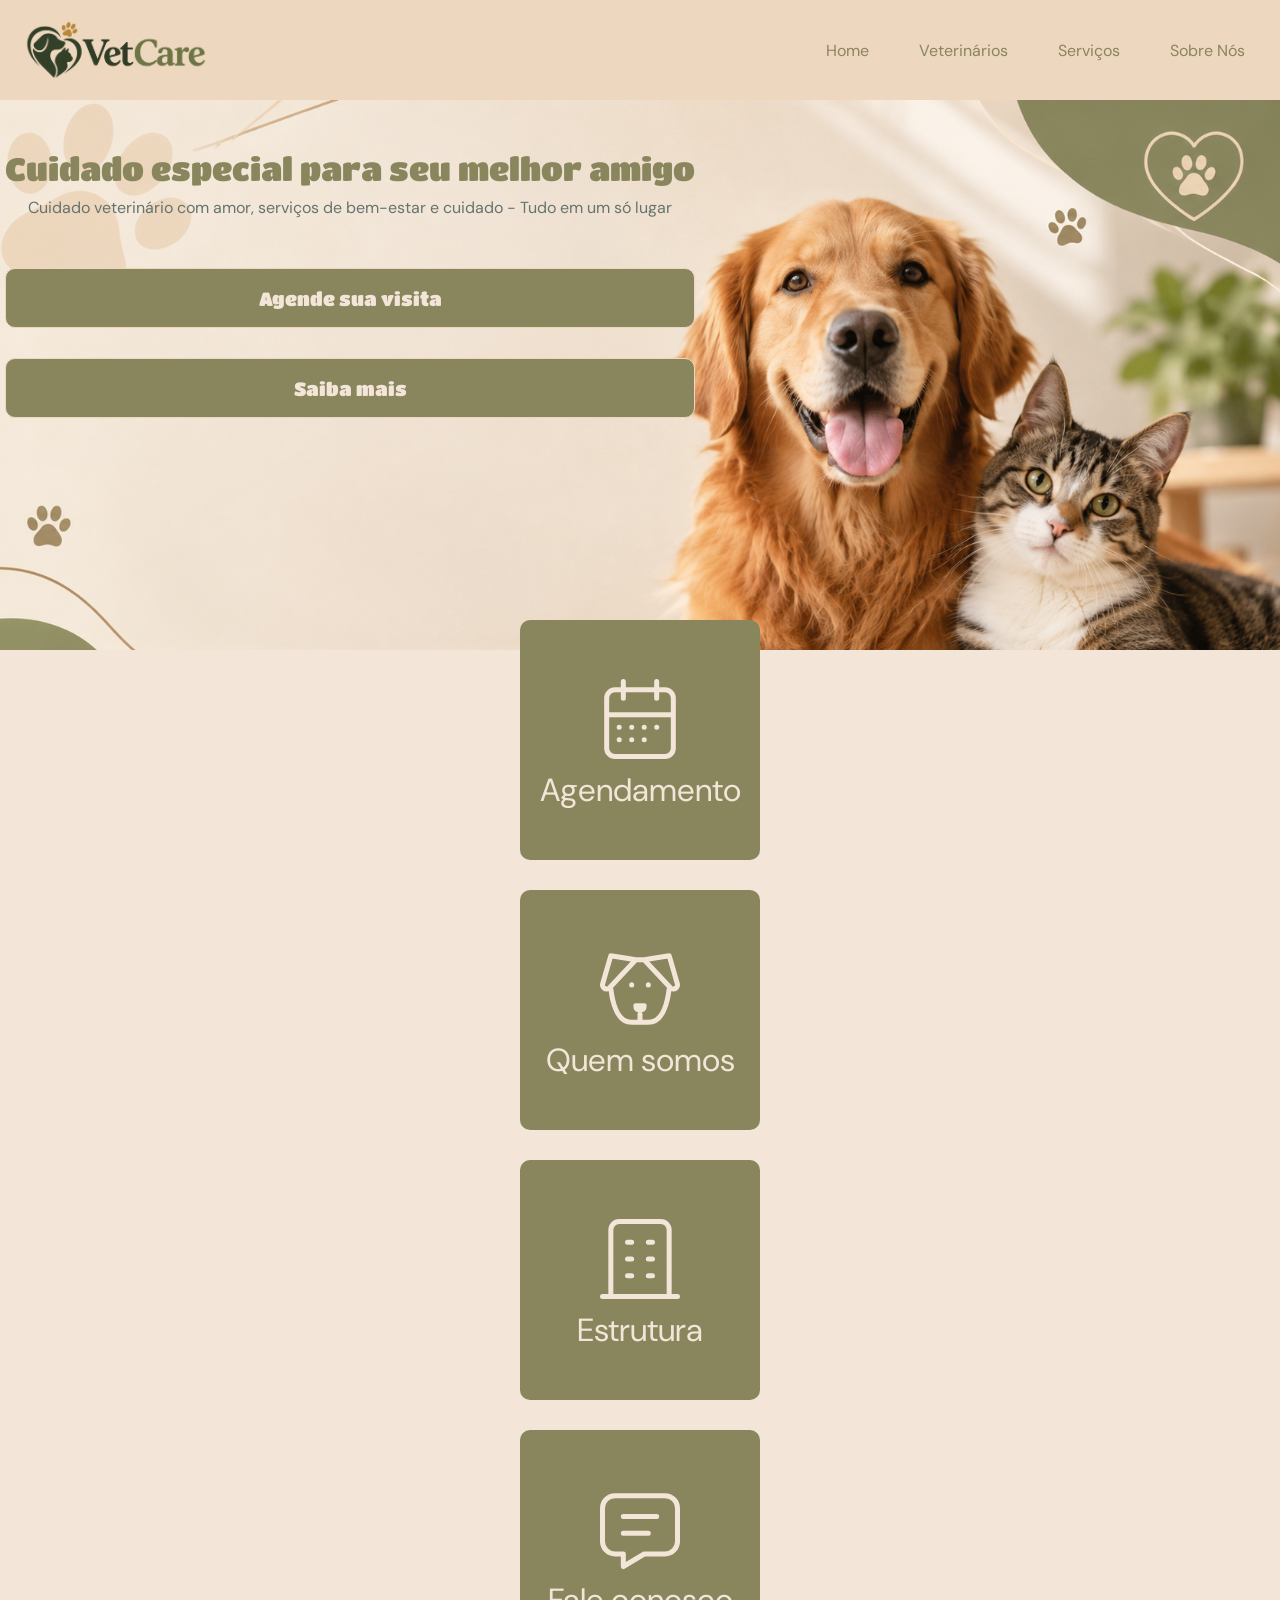
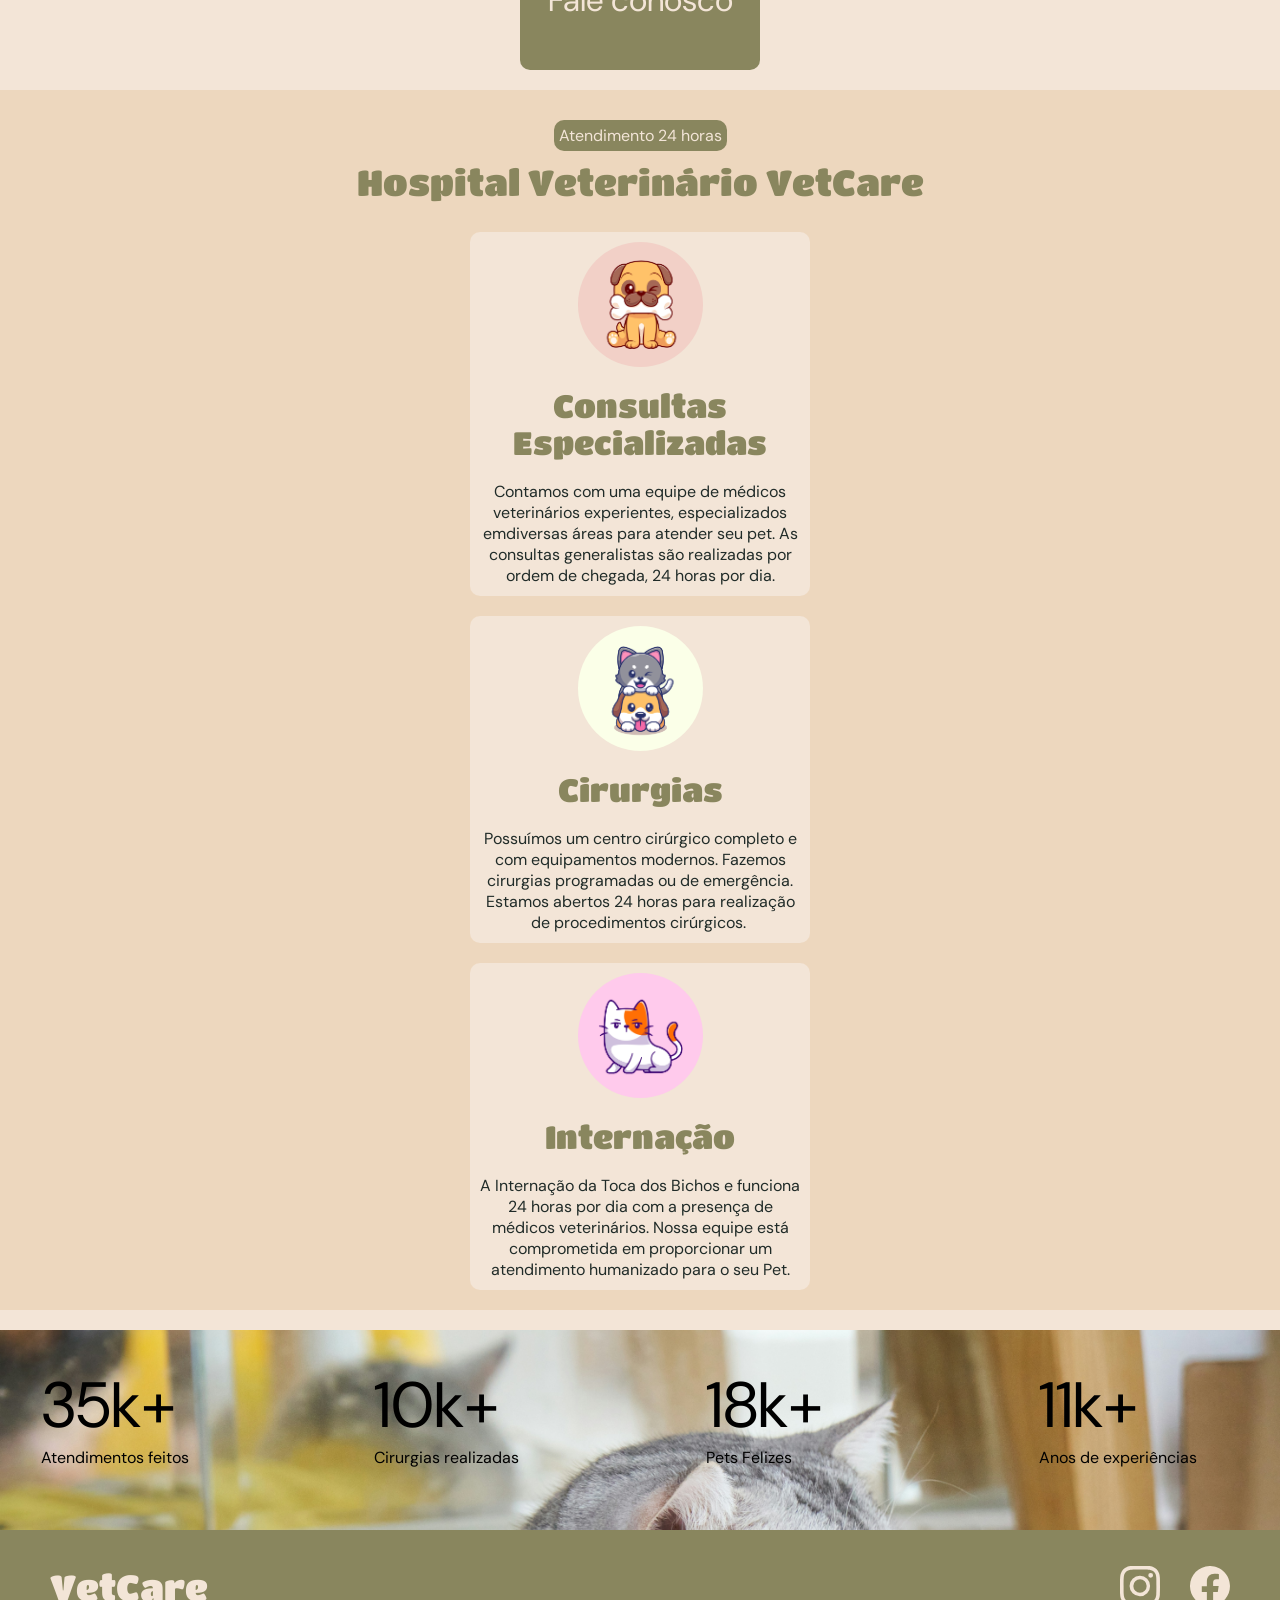
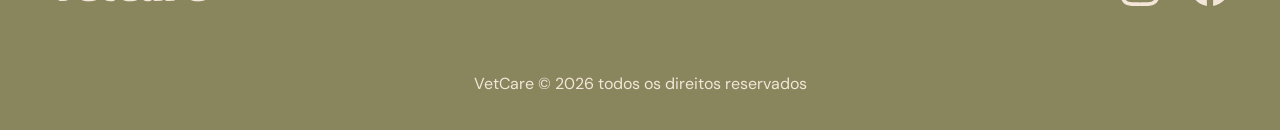
==== index.html @ fec6d13d "home 70% pronta" ====
<!DOCTYPE html>
<html lang="en">

<head>
    <meta charset="UTF-8">
    <meta name="viewport" content="width=device-width, initial-scale=1.0">
    <link rel="stylesheet" href="./css/components/reset.css">
    <link rel="stylesheet" href="./css/components/navbar-footer.css">
    <link rel="stylesheet" href="./css/style.css">
    <title>VetCare-Home</title>
</head>

<body>

    <header>
        <section class="logo">
            <a href="">
                <img src="./assets/LogoVetCare.png" alt="">
            </a>
        </section>
        <section class="nav-items">
            <input type="checkbox" id="menu-toggle">
            <label for="menu-toggle" class="menu-icon">
                <svg xmlns="http://www.w3.org/2000/svg" width="40" height="40" viewBox="0 0 24 24" fill="none"
                    stroke="#89865E" stroke-width="2" stroke-linecap="round" stroke-linejoin="round"
                    class="lucide lucide-menu-icon lucide-menu icon-menu">
                    <path d="M4 5h16" />
                    <path d="M4 12h16" />
                    <path d="M4 19h16" />
                </svg>

                <svg class="icon-close" xmlns="http://www.w3.org/2000/svg" width="40" height="40" viewBox="0 0 24 24"
                    fill="none" stroke="white" stroke-width="2" stroke-linecap="round" stroke-linejoin="round">

                    <path d="M18 6 6 18" />
                    <path d="m6 6 12 12" />
                </svg>
            </label>

            <nav>
                <ul>
                    <li><a href="">Home</a></li>
                    <li><a href="">Veterinários</a></li>
                    <li><a href="">Serviços</a></li>
                    <li><a href="">Sobre Nós</a></li>
                </ul>
            </nav>
        </section>
    </header>

    <main>
        <section class="hero">
            <figure>
                <img src="./assets/hero-home.png" alt="">
                <article>
                    <h3>Cuidado especial para seu melhor amigo</h3>
                    <p>Cuidado veterinário com amor, serviços de bem-estar e cuidado - Tudo em um só lugar</p>
                    <div class="btns">
                        <a href="" class="btn">Agende sua visita</a>
                        <a href="" class="btn">Saiba mais</a>
                    </div>
                </article>
            </figure>
        </section>

        <section class="cards-hero">
            <article class="card">
                <img src="./assets/icons/calendar-week.svg" alt="">
                <p>Agendamento</p>
            </article>
            <article class="card">
                <img src="./assets/icons/tabler-icon-dog.svg" alt="">
                <p>Quem somos</p>
            </article>
            <article class="card">
                <img src="./assets/icons/tabler-icon-building.svg" alt="">
                <p>Estrutura</p>
            </article>
            <article class="card">
                <img src="./assets/icons/tabler-icon-message.svg" alt="">
                <p>Fale conosco</p>
            </article>
        </section>

        <section class="atendimento">
            <p class="green-wrapper">Atendimento 24 horas</p>
            <h2>Hospital Veterinário VetCare</h2>
            <div class="atendimento-cards-wrapper">
                <article class="atendimento-card">
                    <img src="./assets/small-dog.jpg" alt="">
                    <h3>Consultas Especializadas</h3>
                    <p>Contamos com uma equipe de médicos veterinários experientes, especializados emdiversas áreas para
                        atender seu pet. As consultas generalistas são realizadas por ordem de chegada, 24 horas por
                        dia.</p>
                </article>
                <article class="atendimento-card">
                    <img src="./assets/small-dogcat.jpg" alt="">
                    <h3>Cirurgias</h3>
                    <p>Possuímos um centro cirúrgico completo e com equipamentos modernos. Fazemos cirurgias programadas
                        ou de emergência. Estamos abertos 24 horas para realização de procedimentos cirúrgicos. </p>
                </article>
                <article class="atendimento-card">
                    <img src="./assets/small-cat.jpg" alt="">
                    <h3>Internação</h3>
                    <p>A Internação da Toca dos Bichos e funciona 24 horas por dia com a presença de médicos
                        veterinários. Nossa equipe está comprometida em proporcionar um atendimento humanizado para o
                        seu Pet.</p>
                </article>
            </div>
        </section>

        <section class="numbers">
            <figure>
                <p class="number-big">35k+</p>
                <p class="number-small">Atendimentos feitos</p>
            </figure>
            <figure>
                <p class="number-big">10k+</p>
                <p class="number-small">Cirurgias realizadas</p>
            </figure>
            <figure>
                <p class="number-big">18k+</p>
                <p class="number-small">Pets Felizes</p>
            </figure>
            <figure>
                <p class="number-big">11k+</p>
                <p class="number-small">Anos de experiências</p>
            </figure>
        </section>
    </main>

    <footer>
        <section class="footer-title">
            <h2>VetCare</h2>
            <section class="footer-socials">
                <a href="https://www.instagram.com/">
                    <svg xmlns="http://www.w3.org/2000/svg" width="40" height="40" fill="currentColor"
                        class="bi bi-instagram" viewBox="0 0 16 16">
                        <path
                            d="M8 0C5.829 0 5.556.01 4.703.048 3.85.088 3.269.222 2.76.42a3.9 3.9 0 0 0-1.417.923A3.9 3.9 0 0 0 .42 2.76C.222 3.268.087 3.85.048 4.7.01 5.555 0 5.827 0 8.001c0 2.172.01 2.444.048 3.297.04.852.174 1.433.372 1.942.205.526.478.972.923 1.417.444.445.89.719 1.416.923.51.198 1.09.333 1.942.372C5.555 15.99 5.827 16 8 16s2.444-.01 3.298-.048c.851-.04 1.434-.174 1.943-.372a3.9 3.9 0 0 0 1.416-.923c.445-.445.718-.891.923-1.417.197-.509.332-1.09.372-1.942C15.99 10.445 16 10.173 16 8s-.01-2.445-.048-3.299c-.04-.851-.175-1.433-.372-1.941a3.9 3.9 0 0 0-.923-1.417A3.9 3.9 0 0 0 13.24.42c-.51-.198-1.092-.333-1.943-.372C10.443.01 10.172 0 7.998 0zm-.717 1.442h.718c2.136 0 2.389.007 3.232.046.78.035 1.204.166 1.486.275.373.145.64.319.92.599s.453.546.598.92c.11.281.24.705.275 1.485.039.843.047 1.096.047 3.231s-.008 2.389-.047 3.232c-.035.78-.166 1.203-.275 1.485a2.5 2.5 0 0 1-.599.919c-.28.28-.546.453-.92.598-.28.11-.704.24-1.485.276-.843.038-1.096.047-3.232.047s-2.39-.009-3.233-.047c-.78-.036-1.203-.166-1.485-.276a2.5 2.5 0 0 1-.92-.598 2.5 2.5 0 0 1-.6-.92c-.109-.281-.24-.705-.275-1.485-.038-.843-.046-1.096-.046-3.233s.008-2.388.046-3.231c.036-.78.166-1.204.276-1.486.145-.373.319-.64.599-.92s.546-.453.92-.598c.282-.11.705-.24 1.485-.276.738-.034 1.024-.044 2.515-.045zm4.988 1.328a.96.96 0 1 0 0 1.92.96.96 0 0 0 0-1.92m-4.27 1.122a4.109 4.109 0 1 0 0 8.217 4.109 4.109 0 0 0 0-8.217m0 1.441a2.667 2.667 0 1 1 0 5.334 2.667 2.667 0 0 1 0-5.334" />
                    </svg>
                </a>
                <a href="https://www.facebook.com/?locale=pt_BR">
                    <svg xmlns="http://www.w3.org/2000/svg" width="40" height="40" fill="currentColor"
                        class="bi bi-facebook" viewBox="0 0 16 16">
                        <path
                            d="M16 8.049c0-4.446-3.582-8.05-8-8.05C3.58 0-.002 3.603-.002 8.05c0 4.017 2.926 7.347 6.75 7.951v-5.625h-2.03V8.05H6.75V6.275c0-2.017 1.195-3.131 3.022-3.131.876 0 1.791.157 1.791.157v1.98h-1.009c-.993 0-1.303.621-1.303 1.258v1.51h2.218l-.354 2.326H9.25V16c3.824-.604 6.75-3.934 6.75-7.951" />
                    </svg>
                </a>
            </section>
        </section>

        <section class="footer-bot">
            <p>VetCare © 2026 todos os direitos reservados</p>
        </section>
    </footer>

</body>

</html>
---- css/components/navbar-footer.css ----
.logo {
    max-width: 200px;
}

header {
    height: 100px;
    display: flex;
    align-items: center;
    justify-content: space-between;
    background-color: var(--primary);
    padding: 0 15px;
    position: relative;
}

.menu-icon {
    display: block;
}

nav {
    position: absolute;
    top: 100%;
    left: 0;
    width: 100%;
    background-color: var(--primary);
    max-height: 0;
    overflow: hidden;
    transition: 0.3s ease;
    z-index: 10000;
    display: flex;
    justify-content: center;
}

nav ul {
    display: flex;
    flex-direction: column;
    gap: 20px;
    padding: 20px;
    list-style: none;
    text-align: center;
    width: 100%;
}

nav a {
    display: block;
    padding: 12px 5px;
    color: var(--secondary);
    text-decoration: none;
    padding: 15px 0;
    transition: .5s;
    border-radius: 10px;

    &:hover {
        background-color: var(--primary-light);
        color: var(--secondary);
    }
}

#menu-toggle {
    display: none;
}

.menu-icon {
    display: block;
    cursor: pointer;
}

.icon-close {
    display: none;
}

#menu-toggle:checked~.menu-icon .icon-menu {
    display: none;
}

#menu-toggle:checked~.menu-icon .icon-close {
    display: block;
}

#menu-toggle:checked~nav {
    display: flex;
    max-height: 600px;
}






footer {
    width: 100%;
    background-color: var(--secondary);
    display: flex;
    flex-direction: column;
    align-items: center;
    color: var(--primary-light);
    gap: 30px;
    padding: 20px 0;
    text-align: center;
}
footer h2 {
    color: var(--primary-light);
}

.footer-socials {
    display: flex;
    justify-content: center;
    gap: 30px;
}

.footer-title{
    display: flex;
    flex-direction: column;
    gap: 30px;
}

.footer-title a {
    color: var(--primary-light);
}































@media (min-width: 1024px) {
    .menu-icon {
        display: none;
    }

    nav {
        position: static;
        width: auto;
        max-height: none;
        overflow: visible;
        background-color: transparent;
    }

    nav a {
        padding: 10px 20px;
    }

    nav ul {
        flex-direction: row;
        align-items: center;
        gap: 10px;
        padding: 0;
    }

    .nav-itens {
        max-width: 900px;
    }

    footer {
        justify-content: space-around;
        height: 200px;
    }
    .footer-title {
        flex-direction: row;
        justify-content: space-between;
        width: 100%;
        padding: 0 50px;
    }
}
---- css/style.css ----
.hero {
    max-width: 1500px;
}

.hero figure {
    height: 550px;
    position: relative;
}

.hero figure img {
    object-position: left top;
}

.hero figure article {
    position: absolute;
    top: 50px;
    text-align: center;
    padding: 0 5px;
}

.hero figure article p {
    color: var(--text-secondary);
    margin-top: 10px;
}

.btns {
    margin-top: 50px;
    display: flex;
    flex-direction: column;
    gap: 30px;
}



.cards-hero {
    position: relative;
    display: grid;
    grid-template-columns: repeat(1, 1fr);
    margin-top: -30px;
    z-index: 1000;
    gap: 30px;
}

.card {
    background-color: var(--secondary);
    width: 240px;
    height: 240px;
    border-radius: 10px;
    margin: 0 auto;
    display: flex;
    flex-direction: column;
    justify-content: center;
    align-items: center;
    transition: .3s;

    &:hover {
        scale: 1.1;
    }
}

.card p {
    color: var(--primary-light);
    font-size: 32px;
}

.card img {
    width: 100px;
    height: 100px;
}



.atendimento {
    max-width: 1500px;
    margin: 20px auto;
    text-align: center;
    background-color: var(--primary);
    padding: 20px 10px;
}

.green-wrapper {
    padding: 5px;
    display: inline-block;
    background-color: var(--secondary);
    border-radius: 10px;
    color: var(--primary-light);
    margin: 10px 0;
}


.atendimento-cards-wrapper {
    margin-top: 30px;
    display: grid;
    grid-template-columns: repeat(1, 1fr);
    gap: 20px;
}

.atendimento-card {
    background-color: var(--primary-light);
    max-width: 340px;
    padding: 10px;
    display: flex;
    flex-direction: column;
    gap: 20px;
    align-items: center;
    border-radius: 10px;
    margin: 0 auto;
}

.atendimento-card img {
    width: 125px;
    height: 125px;
    border-radius: 50%;
}

.atendimento-card p {
    color: var(--text);
}


.numbers {
    display: flex;
    justify-content: space-around;
    align-items: center;
    gap: 50px;
    height: 200px;
    background-image: url("../assets/cat-numbers.jpg");
    background-size: cover;
}

.numbers figure {
    width: 200px;
}

.number-big {
    font-size: 64px;
}
.number-small {
    font-size: 16px;
    min-height: 50px;
}
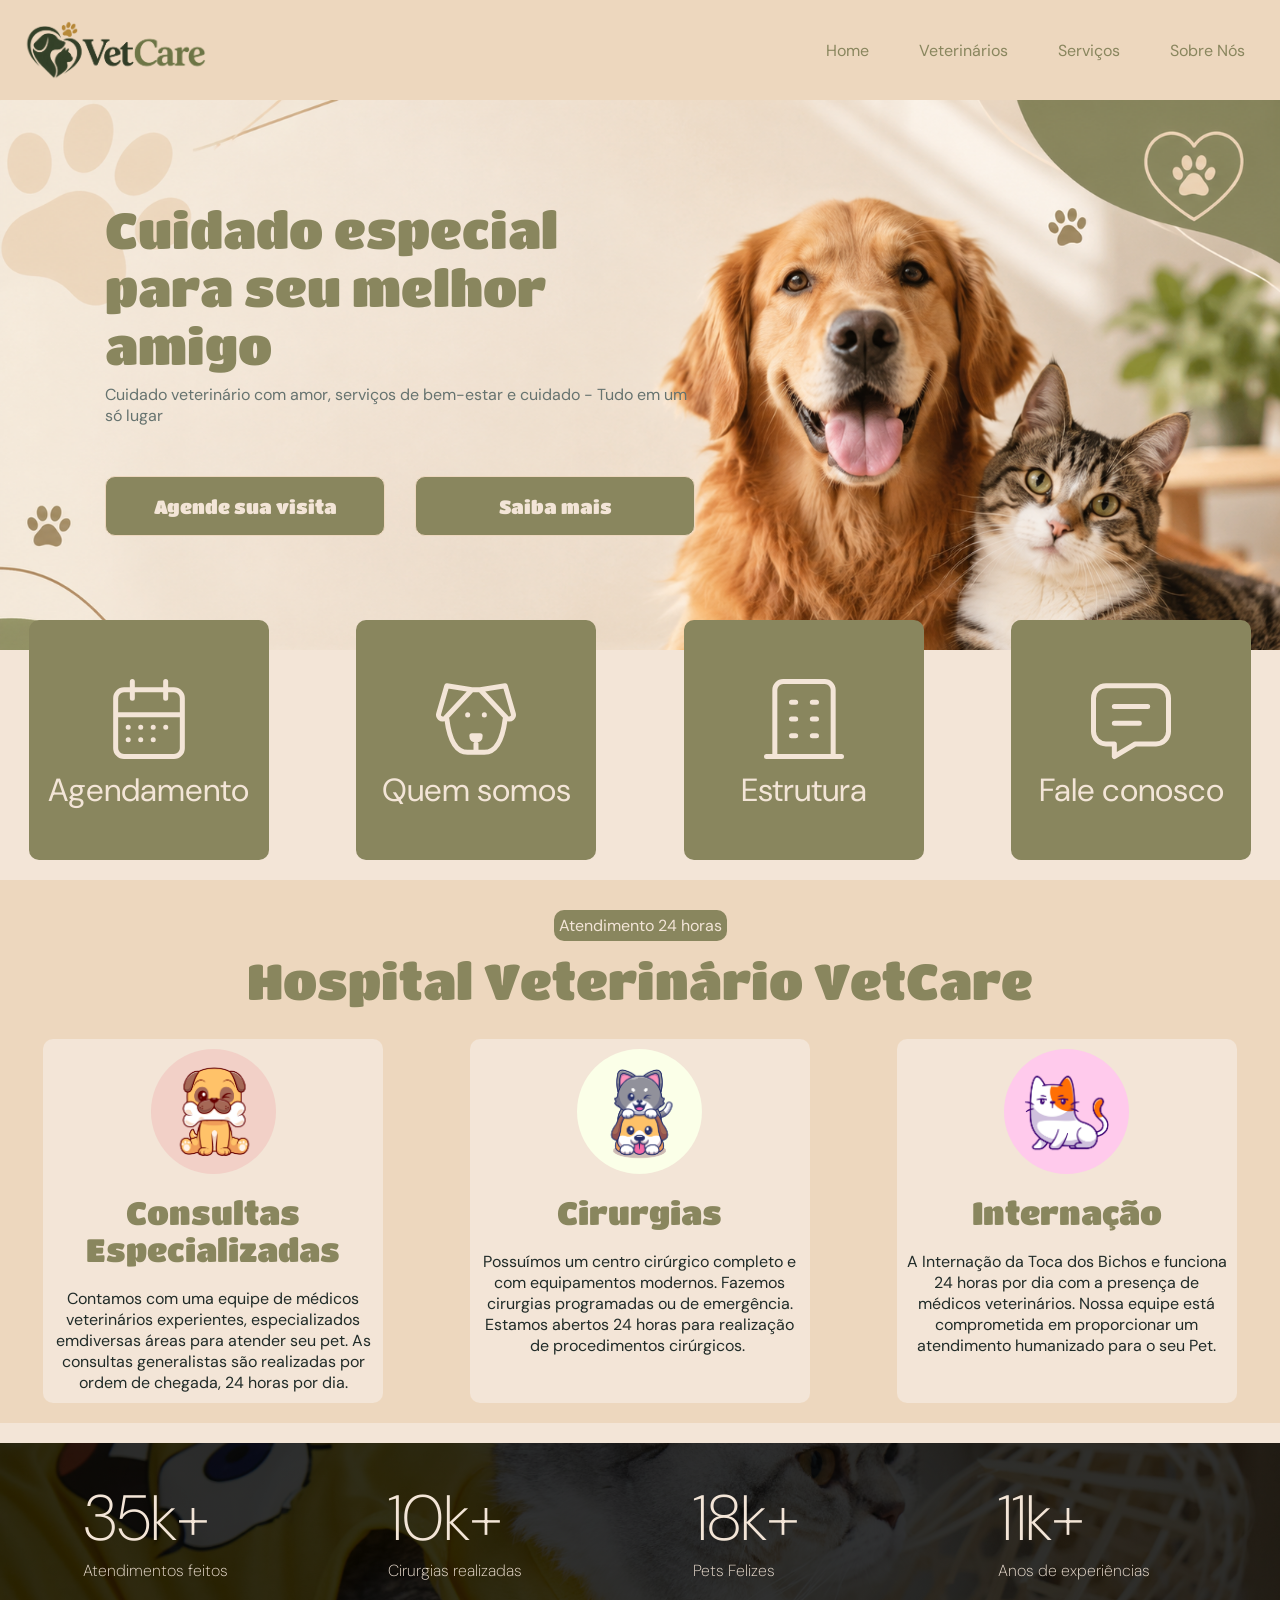
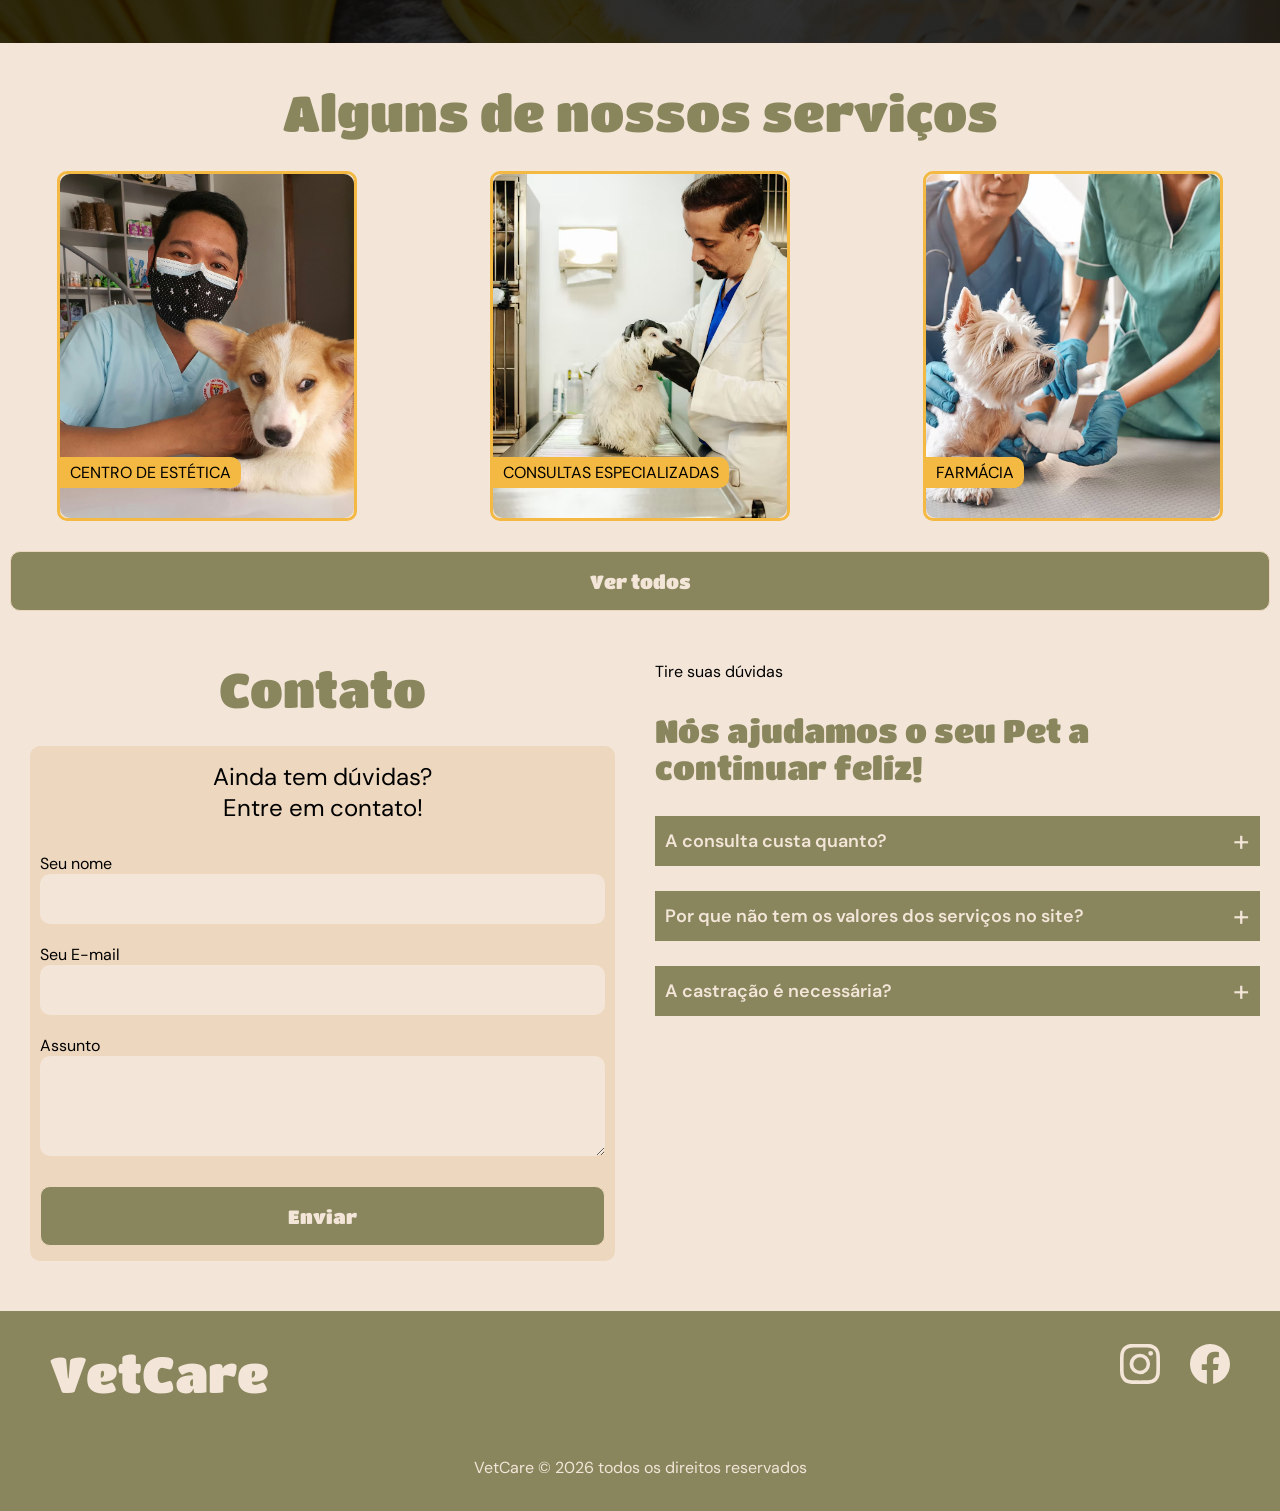
==== commit e5c433f5: "tela home pronta" ====
--- a/index.html
+++ b/index.html
@@ -14,7 +14,7 @@
 
     <header>
         <section class="logo">
-            <a href="">
+            <a href="./index.html">
                 <img src="./assets/LogoVetCare.png" alt="">
             </a>
         </section>
@@ -39,10 +39,10 @@
 
             <nav>
                 <ul>
-                    <li><a href="">Home</a></li>
-                    <li><a href="">Veterinários</a></li>
-                    <li><a href="">Serviços</a></li>
-                    <li><a href="">Sobre Nós</a></li>
+                    <li><a href="./index.html">Home</a></li>
+                    <li><a href="./pages/vets.html">Veterinários</a></li>
+                    <li><a href="./pages/services.html">Serviços</a></li>
+                    <li><a href="./pages/abtus.html">Sobre Nós</a></li>
                 </ul>
             </nav>
         </section>
@@ -53,7 +53,7 @@
             <figure>
                 <img src="./assets/hero-home.png" alt="">
                 <article>
-                    <h3>Cuidado especial para seu melhor amigo</h3>
+                    <h2>Cuidado especial para seu melhor amigo</h2>
                     <p>Cuidado veterinário com amor, serviços de bem-estar e cuidado - Tudo em um só lugar</p>
                     <div class="btns">
                         <a href="" class="btn">Agende sua visita</a>
@@ -65,20 +65,28 @@
 
         <section class="cards-hero">
             <article class="card">
-                <img src="./assets/icons/calendar-week.svg" alt="">
-                <p>Agendamento</p>
-            </article>
-            <article class="card">
-                <img src="./assets/icons/tabler-icon-dog.svg" alt="">
-                <p>Quem somos</p>
-            </article>
-            <article class="card">
-                <img src="./assets/icons/tabler-icon-building.svg" alt="">
-                <p>Estrutura</p>
-            </article>
-            <article class="card">
-                <img src="./assets/icons/tabler-icon-message.svg" alt="">
-                <p>Fale conosco</p>
+                <a href="">
+                    <img src="./assets/icons/calendar-week.svg" alt="">
+                    <p>Agendamento</p>
+                </a>
+            </article>
+            <article class="card">
+                <a href="">
+                    <img src="./assets/icons/tabler-icon-dog.svg" alt="">
+                    <p>Quem somos</p>
+                </a>
+            </article>
+            <article class="card">
+                <a href="">
+                    <img src="./assets/icons/tabler-icon-building.svg" alt="">
+                    <p>Estrutura</p>
+                </a>
+            </article>
+            <article class="card">
+                <a href="#contact">
+                    <img src="./assets/icons/tabler-icon-message.svg" alt="">
+                    <p>Fale conosco</p>
+                </a>
             </article>
         </section>
 
@@ -110,22 +118,134 @@
         </section>
 
         <section class="numbers">
-            <figure>
-                <p class="number-big">35k+</p>
-                <p class="number-small">Atendimentos feitos</p>
-            </figure>
-            <figure>
-                <p class="number-big">10k+</p>
-                <p class="number-small">Cirurgias realizadas</p>
-            </figure>
-            <figure>
-                <p class="number-big">18k+</p>
-                <p class="number-small">Pets Felizes</p>
-            </figure>
-            <figure>
-                <p class="number-big">11k+</p>
-                <p class="number-small">Anos de experiências</p>
-            </figure>
+            <div class="dark-overlay"></div>
+            <figure>
+                <div>
+                    <p class="number-big">35k+</p>
+                    <p class="number-small">Atendimentos feitos</p>
+                </div>
+            </figure>
+            <figure>
+                <div>
+
+                    <p class="number-big">10k+</p>
+                    <p class="number-small">Cirurgias realizadas</p>
+                </div>
+            </figure>
+            <figure>
+                <div>
+
+                    <p class="number-big">18k+</p>
+                    <p class="number-small">Pets Felizes</p>
+                </div>
+            </figure>
+            <figure>
+                <div>
+
+                    <p class="number-big">11k+</p>
+                    <p class="number-small">Anos de experiências</p>
+                </div>
+            </figure>
+        </section>
+
+        <section class="services">
+            <h2>Alguns de nossos serviços</h2>
+            <div class="service-cards-wrapper">
+                <article>
+                    <img src="./assets/vet-dog.jpg" alt="">
+                    <div class="card-label">
+                        <p>CENTRO DE ESTÉTICA</p>
+                    </div>
+                </article>
+                <article>
+                    <img src="./assets/vet-dog2.avif" alt="">
+                    <div class="card-label">
+                        <p>CONSULTAS ESPECIALIZADAS</p>
+                    </div>
+                </article>
+                <article>
+                    <img src="./assets/vet-dog3.avif" alt="">
+                    <div class="card-label">
+                        <p>FARMÁCIA</p>
+                    </div>
+                </article>
+            </div>
+            <a href="" class="btn">Ver todos</a>
+        </section>
+
+        <section class="contact" id="contact">
+            <div class="contact-left">
+                <h1>Contato</h1>
+                <div class="form-wrapper">
+                    <p>Ainda tem dúvidas? <br>Entre em contato!</p>
+                    <form>
+                        <fieldset>
+                            <div class="inputs-wrapper">
+                                <label for="name">Seu nome</label>
+                                <input type="text" id="name">
+                            </div>
+                            <div class="inputs-wrapper">
+                                <label for="email">Seu E-mail</label>
+                                <input type="email" id="email">
+                            </div>
+                            <div class="inputs-wrapper">
+                                <label for="subject">Assunto</label>
+                                <textarea name="subject" id="subject"></textarea>
+                            </div>
+                        </fieldset>
+                    </form>
+                    <a href="" class="btn">Enviar</a>
+                </div>
+            </div>
+
+            <div class="contact-right">
+                <p>Tire suas dúvidas</p>
+                <h3>Nós ajudamos o seu Pet a continuar felíz!</h3>
+
+                <section class="faq">
+
+                    <details>
+                        <summary>
+                            A consulta custa quanto?
+                            <span class="icon">+</span>
+                        </summary>
+
+                        <div class="answer">
+                            A VetCare disponibiliza 2 (dois) tipos de consultas:
+                            Consulta generalista Consulta especializada Fazemos uma triagem no seu Pet e ele é
+                            direcionado para o atendimento do médico veterinário mais indicado.
+                        </div>
+                    </details>
+
+                    <details>
+                        <summary>
+                            Por que não tem os valores dos serviços no site?
+                            <span class="icon">+</span>
+                        </summary>
+
+                        <div class="answer">
+                            Os veterinários geralmente não divulgam publicamente os preços de seus serviços devido a
+                            algumas razões. Primeiro, os preços podem variar dependendo de diversos fatores, tamanho e
+                            tipo do Pet, procedimento específico necessário, condições de saúde, entre outros. Portanto,
+                            é difícil estabelecer um preço fixo que se aplique a todos os casos.
+                        </div>
+                    </details>
+
+                    <details>
+                        <summary>
+                            A castração é necessária?
+                            <span class="icon">+</span>
+                        </summary>
+
+                        <div class="answer">
+                            A castração promove a saúde e o bem-estar dos pets, diminui comportamentos indesejáveis,
+                            como agressividade, marcação de território e fugas em busca de parceiros para acasalamento,
+                            ao mesmo tempo em que contribui para um controle populacional responsável.
+                        </div>
+                    </details>
+
+                </section>
+            </div>
         </section>
     </main>
 
--- a/css/style.css
+++ b/css/style.css
@@ -1,10 +1,7 @@
-.hero {
-    max-width: 1500px;
-}
-
 .hero figure {
     height: 550px;
     position: relative;
+    width: 100vw;
 }
 
 .hero figure img {
@@ -36,12 +33,12 @@
     position: relative;
     display: grid;
     grid-template-columns: repeat(1, 1fr);
-    margin-top: -30px;
+    margin: -30px auto 0 auto;
     z-index: 1000;
     gap: 30px;
 }
 
-.card {
+.card a {
     background-color: var(--secondary);
     width: 240px;
     height: 240px;
@@ -52,6 +49,7 @@
     justify-content: center;
     align-items: center;
     transition: .3s;
+    cursor: pointer;
 
     &:hover {
         scale: 1.1;
@@ -122,20 +120,336 @@
     display: flex;
     justify-content: space-around;
     align-items: center;
-    gap: 50px;
+    gap: 40px;
     height: 200px;
+    padding: 5px 50px;
     background-image: url("../assets/cat-numbers.jpg");
     background-size: cover;
+    background-position: center;
+    /* width: 100%; */
+    overflow-x: auto;
+    scroll-snap-type: x mandatory;
+    scrollbar-width: none;
+    scroll-behavior: smooth;
+    position: relative;
 }
 
 .numbers figure {
     width: 200px;
+    position: relative;
+    color: var(--primary-light);
+    font-weight: 200;
+}
+
+.numbers figure div {
+    width: 200px;
 }
 
 .number-big {
     font-size: 64px;
 }
+
 .number-small {
     font-size: 16px;
     min-height: 50px;
+}
+
+.dark-overlay {
+    position: absolute;
+    inset: 0;
+    background: #000000;
+    background: linear-gradient(180deg, rgba(0, 0, 0, .8) 100%, rgba(255, 255, 255, 0) 100%);
+    height: 100%;
+    min-width: 1050px;
+}
+
+
+.services {
+    text-align: center;
+    display: flex;
+    flex-direction: column;
+    gap: 30px;
+    margin: 40px auto;
+    padding: 0 10px;
+    max-width: 1500px;
+}
+
+.service-cards-wrapper {
+    display: grid;
+    grid-template-columns: repeat(1, 1fr);
+    gap: 40px;
+    max-width: 1500px;
+}
+
+.service-cards-wrapper article {
+    max-width: 300px;
+    margin: 0 auto;
+    border: 3px solid var(--accent);
+    border-radius: 10px;
+    height: 350px;
+    position: relative;
+}
+
+.service-cards-wrapper article img {
+    border-radius: 10px;
+}
+
+.card-label {
+    position: absolute;
+    bottom: 30px;
+    background-color: var(--accent);
+    padding: 5px 10px;
+    border-radius: 0 10px 10px 0;
+}
+
+
+
+
+
+
+.contact {
+    max-width: 1500px;
+    margin: 50px auto;
+    display: flex;
+    flex-direction: column;
+    gap: 30px;
+}
+
+.contact-left {
+    text-align: center;
+    display: flex;
+    flex-direction: column;
+    gap: 30px;
+}
+
+.form-wrapper {
+    background-color: var(--primary);
+    padding: 15px 10px;
+    margin: 0 10px;
+    text-align: center;
+    display: flex;
+    flex-direction: column;
+    gap: 30px;
+    border-radius: 10px;
+}
+
+.form-wrapper p {
+    font-size: 24px;
+}
+
+.inputs-wrapper {
+    display: flex;
+    flex-direction: column;
+    text-align: start;
+}
+
+.inputs-wrapper input {
+    background-color: var(--primary-light);
+    height: 50px;
+    border: none;
+    border-radius: 10px;
+    padding: 10px 20px;
+}
+
+.inputs-wrapper input:focus {
+    outline: none;
+    border: 2px solid var(--secondary);
+}
+
+.inputs-wrapper textarea {
+    background-color: var(--primary-light);
+    height: 50px;
+    border: none;
+    border-radius: 10px;
+    padding: 10px 20px;
+    min-height: 100px;
+}
+
+.inputs-wrapper textarea:focus {
+    outline: none;
+    border: 2px solid var(--secondary);
+}
+
+fieldset {
+    border: none;
+    display: flex;
+    flex-direction: column;
+    gap: 20px;
+}
+
+
+
+
+.contact-right {
+    text-align: center;
+    display: flex;
+    flex-direction: column;
+    gap: 30px;
+}
+
+.faq {
+    width: 100%;
+    padding: 5px 10px;
+    display: flex;
+    flex-direction: column;
+    gap: 10px;
+
+}
+
+.faq details {
+    margin-bottom: 15px;
+    background-color: var(--secondary);
+    color: var(--primary-light);
+    text-align: left;
+}
+
+
+.faq summary {
+    min-height: 50px;
+    padding: 0 10px;
+    display: flex;
+    align-items: center;
+    justify-content: space-between;
+    cursor: pointer;
+    font-size: 18px;
+    font-weight: 600;
+    list-style: none;
+    color: var(--primary-light);
+    text-align: left;
+}
+
+.faq summary::-webkit-details-marker {
+    display: none;
+}
+
+.faq .icon {
+    font-size: 30px;
+    font-weight: 400;
+    line-height: 1;
+}
+
+.faq .answer {
+    padding: 15px;
+    background-color: var(--secondary);
+
+    font-size: 16px;
+    line-height: 1.5;
+}
+
+.faq details[open] .icon {
+    font-size: 0;
+}
+
+.faq details[open] .icon::after {
+    content: "−";
+    font-size: 30px;
+}
+
+
+
+
+
+
+
+
+
+
+
+@media (min-width: 500px) {
+    .hero figure article {
+        max-width: 500px;
+        top: 100px;
+    }
+}
+
+@media (min-width: 768px) {
+    .cards-hero {
+        grid-template-columns: repeat(2, 1fr);
+    }
+
+    .service-cards-wrapper {
+        grid-template-columns: repeat(2, 1fr);
+    }
+}
+
+@media (min-width: 800px) {
+    .cards-hero {
+        grid-template-columns: repeat(3, 1fr);
+    }
+
+    .atendimento-cards-wrapper {
+        grid-template-columns: repeat(2, 1fr);
+    }
+
+    .service-cards-wrapper {
+        grid-template-columns: repeat(3, 1fr);
+    }
+
+}
+
+@media (min-width: 1024px) {
+    .hero figure article {
+        max-width: 550px;
+    }
+
+    .cards-hero {
+        grid-template-columns: repeat(4, 1fr);
+    }
+
+    .atendimento-cards-wrapper {
+        grid-template-columns: repeat(3, 1fr);
+    }
+
+    .contact {
+        flex-direction: row;
+        padding: 0 20px;
+    }
+
+    .contact-left {
+        width: 100%;
+    }
+
+    .contact-right {
+        text-align: left;
+        padding: 0;
+        margin: 0;
+        width: 100%;
+    }
+
+    .faq {
+        padding: 0;
+    }
+}
+
+@media (min-width: 1250px) {
+    .hero figure article {
+        max-width: 600px;
+        left: 100px;
+        text-align: left;
+    }
+
+    h2 {
+        font-size: 50px;
+    }
+
+    .btns {
+        flex-direction: row;
+        width: 100%;
+        justify-content: space-between;
+    }
+
+    .btns a {
+        width: 100%;
+    }
+
+    .cards-hero {
+        max-width: 1300px;
+    }
+}
+
+@media (min-width: 1500px) {
+    .hero figure img {
+        object-position: 50% 30%;
+    }
+
 }
